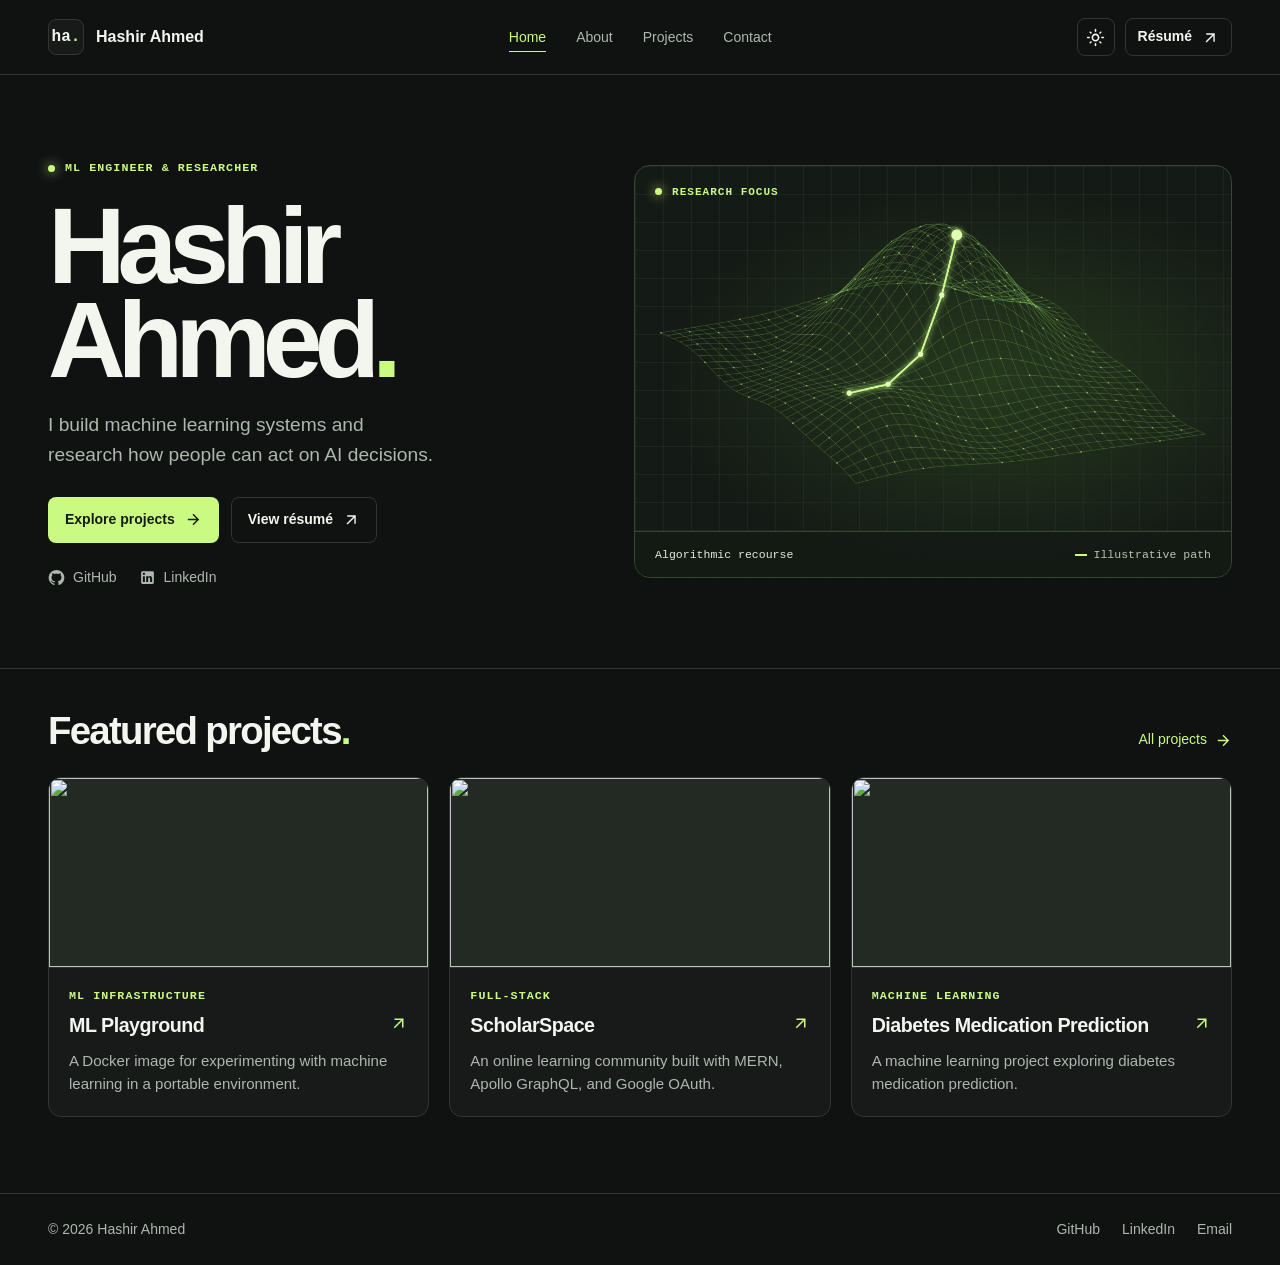
==== index.html @ 0fa5510f "Publish portfolio redesign from e6c6559" ====
<!doctype html><html lang="en"><head><meta charset="utf-8"/><link rel="icon" href="/favicon.ico"/><meta name="viewport" content="width=device-width,initial-scale=1"/><meta name="theme-color" content="#101212"/><meta name="description" content="Hashir Ahmed, machine learning engineer and researcher working on algorithmic recourse."/><link rel="manifest" href="/manifest.json"/><script type="text/javascript">!function(n){if("/"===n.search[1]){var a=n.search.slice(1).split("&").map(function(n){return n.replace(/~and~/g,"&")}).join("?");window.history.replaceState(null,null,n.pathname.slice(0,-1)+a+n.hash)}}(window.location)</script><title>Hashir Ahmed</title><script defer="defer" src="/static/js/main.27bed025.js"></script><link href="/static/css/main.d24a4a74.css" rel="stylesheet"></head><body><noscript>You need to enable JavaScript to run this app.</noscript><div id="root"></div></body></html>
---- static/css/main.d24a4a74.css ----
:root{--bg:#101212;--surface:#171a19;--border:#303632;--text:#f3f5ef;--muted:#aeb7ad;--accent:#cbfa83;--button-text:#151c10;--mono:"IBM Plex Mono","SFMono-Regular",Consolas,monospace;--sans:"Inter","Segoe UI",Arial,sans-serif;color-scheme:dark}:root[data-theme=light]{--bg:#f6f7f2;--surface:#fff;--border:#d4dccd;--text:#161d16;--muted:#4b574c;--accent:#416326;--button-text:#fff;color-scheme:light}*,:after,:before{box-sizing:border-box}body{background:#101212;background:var(--bg);color:#f3f5ef;color:var(--text);font:16px/1.55 Inter,Segoe UI,Arial,sans-serif;font:16px/1.55 var(--sans);margin:0}#root{display:flex;flex-direction:column;min-height:100vh}.page-shell{flex:1 1}a{text-decoration:none}a,button{color:inherit}button{font:inherit}a:focus-visible,button:focus-visible{outline:2px solid #cbfa83;outline:2px solid var(--accent);outline-offset:4px}img{display:block;max-width:100%}figure,h1,h2,h3,p{margin:0}h1>span,h2>span{color:#cbfa83;color:var(--accent)}.container{margin-inline:auto;width:min(1200px,calc(100% - 96px))}.skip-link{background:#171a19;background:var(--surface);left:8px;padding:10px;position:fixed;top:8px;transform:translateY(-150%);z-index:3}.skip-link:focus{transform:none}.site-header{border-bottom:1px solid #303632;border-bottom:1px solid var(--border)}.brand,.nav-actions,.nav-links,.nav-wrapper{align-items:center;display:flex}.nav-wrapper{gap:20px;justify-content:space-between;min-height:74px;position:relative}.brand{font-weight:700;gap:12px;white-space:nowrap}.brand-mark{background:#171a19;background:var(--surface);border:1px solid #303632;border:1px solid var(--border);border-radius:8px;display:grid;font:700 16px IBM Plex Mono,SFMono-Regular,Consolas,monospace;font:700 16px var(--mono);grid-auto-flow:column;height:36px;place-content:center;width:36px}.brand-mark span{color:#cbfa83;color:var(--accent)}.nav-links{gap:30px;list-style:none;margin:0;padding:0}.nav-links a{color:#aeb7ad;color:var(--muted);font-size:14px;padding-block:6px}.nav-links a.active,.nav-links a:hover{color:#cbfa83;color:var(--accent)}.nav-links a.active{border-bottom:1px solid}.nav-actions{gap:10px}.icon-button{background:#0000;border:1px solid #303632;border:1px solid var(--border);border-radius:8px;cursor:pointer;display:grid;height:38px;place-items:center;width:38px}.button-outline:hover,.icon-button:hover{border-color:#cbfa83;border-color:var(--accent)}.icon-button svg{height:19px;width:19px}.menu-toggle{display:none}.hero{grid-gap:clamp(30px,6vw,92px);align-items:center;display:grid;gap:clamp(30px,6vw,92px);grid-template-columns:.92fr 1.08fr;padding-block:80px}.eyebrow{color:#cbfa83;color:var(--accent);font:600 .73rem/1.5 IBM Plex Mono,SFMono-Regular,Consolas,monospace;font:600 .73rem/1.5 var(--mono);letter-spacing:.09em;text-transform:uppercase}.hero-kicker{align-items:center;display:inline-flex;gap:10px}.status-dot{background:currentColor;border-radius:50%;box-shadow:0 0 12px currentColor;flex:none;height:7px;width:7px}.hero h1{font-size:clamp(4rem,8.4vw,7.8rem);font-weight:780;letter-spacing:-.075em;line-height:.88;margin-block:19px 22px}.hero-description{color:#aeb7ad;color:var(--muted);font-size:clamp(1rem,1.5vw,1.2rem);max-width:390px}.hero-actions,.hero-socials{display:flex;flex-wrap:wrap;gap:12px}.hero-actions{margin-top:27px}.hero-socials{gap:22px;margin-top:24px}.hero-socials a,.text-link{align-items:center;display:inline-flex;font-size:.875rem;gap:8px}.hero-socials a{color:#aeb7ad;color:var(--muted)}.hero-socials a:hover,.text-link{color:#cbfa83;color:var(--accent)}.button svg,.hero-socials svg,.text-link svg{height:17px;width:17px}.button{align-items:center;border:1px solid #0000;border-radius:8px;display:inline-flex;font-size:.875rem;font-weight:700;gap:10px;justify-content:center;min-height:46px;padding:9px 16px;white-space:nowrap}.button-primary{background:#cbfa83;background:var(--accent);color:#151c10;color:var(--button-text)}.button-primary:hover{filter:brightness(.9)}.button-outline{border-color:#303632;border-color:var(--border)}.button-small{min-height:38px;padding:7px 12px}.recourse-graphic{align-self:center;background-color:#141a15;background-image:radial-gradient(ellipse at 60% 52%,#26391e 0,#0000 65%),linear-gradient(#8bae8a14 1px,#0000 0),linear-gradient(90deg,#8bae8a14 1px,#0000 0);background-size:auto,28px 28px,28px 28px;border:1px solid #354632;border-radius:16px;color:#e4ebde;overflow:hidden;position:relative}.recourse-graphic canvas{display:block;height:auto;width:100%}.graphic-heading{align-items:center;color:#cbfa83;display:flex;font:600 .69rem IBM Plex Mono,SFMono-Regular,Consolas,monospace;font:600 .69rem var(--mono);gap:10px;left:20px;letter-spacing:.09em;position:absolute;top:20px}.recourse-graphic figcaption{background:#141a15ed;border-top:1px solid #354632;bottom:0;display:flex;flex-wrap:wrap;font:.72rem/1.5 IBM Plex Mono,SFMono-Regular,Consolas,monospace;font:.72rem/1.5 var(--mono);gap:5px 10px;inset-inline:0;justify-content:space-between;padding:14px 20px;position:absolute}.graphic-legend{align-items:center;color:#b6c4b1;display:inline-flex;gap:7px}.graphic-legend span{background:#cbfa83;display:block;height:2px;width:12px}.featured{border-top:1px solid #303632;border-top:1px solid var(--border);padding-block:40px 76px}.section-heading{align-items:baseline;display:flex;gap:15px;justify-content:space-between;margin-bottom:25px}h2{font-size:clamp(1.7rem,3vw,2.6rem);letter-spacing:-.045em;line-height:1.12}.text-link{white-space:nowrap}.text-link:hover{text-decoration:underline}.project-grid{grid-gap:20px;display:grid;gap:20px;grid-template-columns:repeat(3,minmax(0,1fr))}.contact-card,.project-card{background:#171a19;background:var(--surface);border:1px solid #303632;border:1px solid var(--border);border-radius:13px;display:block;height:100%;overflow:hidden;transition:border-color .16s ease}.contact-card:hover,.project-card:hover{border-color:#cbfa83;border-color:var(--accent)}.project-image{aspect-ratio:2/1;background:#222a23;border-bottom:1px solid #303632;border-bottom:1px solid var(--border);overflow:hidden}.project-image img{height:100%;object-fit:cover;object-position:center;transition:transform .2s ease;width:100%}.project-card:hover img{transform:scale(1.04)}.contact-card,.project-body{padding:20px}.contact-card h2,.project-body h3{align-items:baseline;display:flex;font-size:1.23rem;gap:10px;justify-content:space-between;letter-spacing:-.025em;margin-block:5px 8px}.contact-card h2 svg,.project-body h3 svg{color:#cbfa83;color:var(--accent);flex:none;height:18px;width:18px}.contact-card p,.experience-row p:not(.eyebrow),.project-body p:last-child{color:#aeb7ad;color:var(--muted);font-size:.94rem;overflow-wrap:anywhere}.contact-card>svg{color:#cbfa83;color:var(--accent);margin-bottom:12px}.inner-page{padding-block:clamp(48px,8vw,100px)}.page-intro{margin-bottom:37px;max-width:680px}.page-intro h1{font-size:clamp(3rem,8vw,6rem);letter-spacing:-.07em;line-height:.98;margin-block:10px 20px}.page-intro p:not(.eyebrow){color:#aeb7ad;color:var(--muted);font-size:clamp(1rem,1.5vw,1.17rem);margin-bottom:15px}.page-intro .button{margin-top:8px}.about-intro{grid-gap:clamp(25px,7vw,90px);align-items:start;display:grid;gap:clamp(25px,7vw,90px);grid-template-columns:1fr minmax(230px,320px)}.portrait{aspect-ratio:1;border:1px solid #303632;border:1px solid var(--border);border-radius:14px;object-fit:cover;object-position:center 32%;width:100%}.experience{margin-top:32px}.experience h2{margin-bottom:22px}.experience-row{grid-gap:20px;border-top:1px solid #303632;border-top:1px solid var(--border);display:grid;gap:20px;grid-template-columns:minmax(155px,.3fr) 1fr;padding-block:22px}.experience-row h3{margin-bottom:5px}.site-footer{border-top:1px solid #303632;border-top:1px solid var(--border);color:#aeb7ad;color:var(--muted);font-size:.875rem}.footer-inner,.footer-inner div{display:flex;flex-wrap:wrap;gap:14px 22px}.footer-inner{justify-content:space-between;padding-block:25px}.footer-inner a:hover{color:#cbfa83;color:var(--accent)}@media (max-width:950px){.container{width:calc(100% - 56px)}.nav-links{gap:19px}.hero{gap:30px;padding-block:65px}.project-grid{grid-template-columns:repeat(2,minmax(0,1fr))}}@media (max-width:700px){.container{width:calc(100% - 36px)}.nav-wrapper{min-height:62px}.menu-toggle{display:grid}.nav-links,.nav-resume{display:none}.nav-links{background:#171a19;background:var(--surface);border:1px solid #303632;border:1px solid var(--border);border-radius:10px;position:absolute;top:calc(100% + 5px);inset-inline:0;padding:10px;z-index:2}.nav-links.open{grid-gap:1px;display:grid;gap:1px}.nav-links a{display:block;padding:10px}.nav-links a.active{border-bottom:0}.hero{gap:32px;grid-template-columns:1fr;padding-block:46px}.hero h1{font-size:clamp(4rem,14vw,6rem)}.about-intro,.project-grid{grid-template-columns:1fr}.portrait{max-width:280px}.about-intro .page-intro{margin-bottom:0}.featured{padding-block:31px 48px}.experience-row{gap:8px;grid-template-columns:1fr}}@media (prefers-reduced-motion:reduce){*,:after,:before{transition:none!important}}
/*# sourceMappingURL=main.d24a4a74.css.map*/
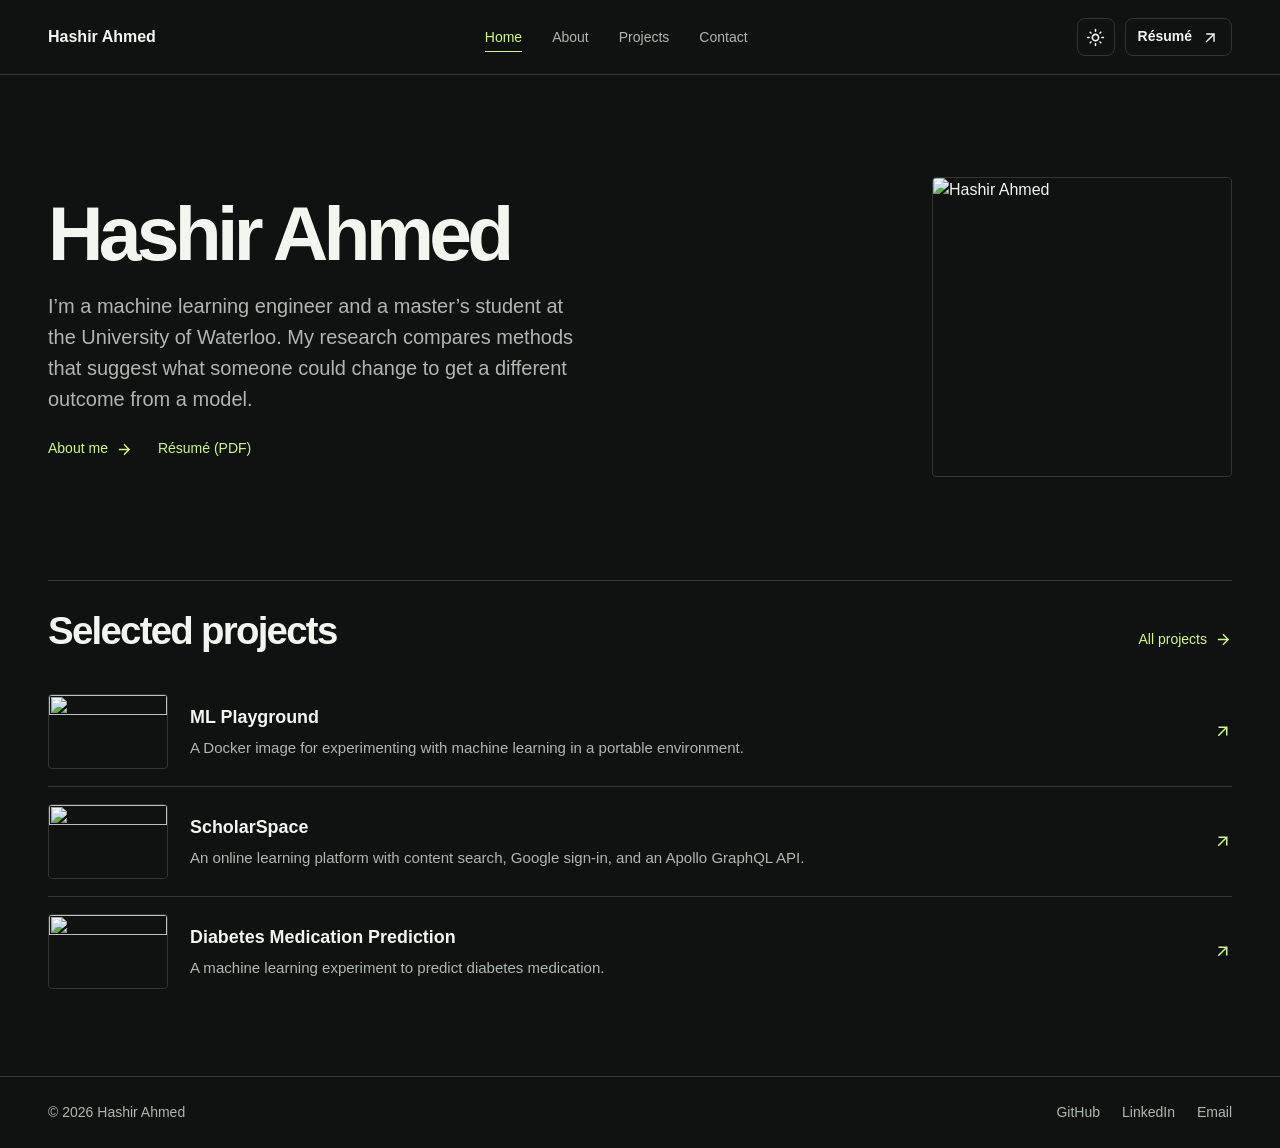
==== commit 1548321e: "Publish understated portfolio redesign" ====
--- a/index.html
+++ b/index.html
@@ -1 +1 @@
-<!doctype html><html lang="en"><head><meta charset="utf-8"/><link rel="icon" href="/favicon.ico"/><meta name="viewport" content="width=device-width,initial-scale=1"/><meta name="theme-color" content="#101212"/><meta name="description" content="Hashir Ahmed, machine learning engineer and researcher working on algorithmic recourse."/><link rel="manifest" href="/manifest.json"/><script type="text/javascript">!function(n){if("/"===n.search[1]){var a=n.search.slice(1).split("&").map(function(n){return n.replace(/~and~/g,"&")}).join("?");window.history.replaceState(null,null,n.pathname.slice(0,-1)+a+n.hash)}}(window.location)</script><title>Hashir Ahmed</title><script defer="defer" src="/static/js/main.27bed025.js"></script><link href="/static/css/main.d24a4a74.css" rel="stylesheet"></head><body><noscript>You need to enable JavaScript to run this app.</noscript><div id="root"></div></body></html>+<!doctype html><html lang="en"><head><meta charset="utf-8"/><link rel="icon" href="/favicon.ico"/><meta name="viewport" content="width=device-width,initial-scale=1"/><meta name="theme-color" content="#101212"/><meta name="description" content="Hashir Ahmed, machine learning engineer and researcher working on algorithmic recourse."/><link rel="manifest" href="/manifest.json"/><script type="text/javascript">!function(n){if("/"===n.search[1]){var a=n.search.slice(1).split("&").map(function(n){return n.replace(/~and~/g,"&")}).join("?");window.history.replaceState(null,null,n.pathname.slice(0,-1)+a+n.hash)}}(window.location)</script><title>Hashir Ahmed</title><script defer="defer" src="/static/js/main.569b901c.js"></script><link href="/static/css/main.d9820ab2.css" rel="stylesheet"></head><body><noscript>You need to enable JavaScript to run this app.</noscript><div id="root"></div></body></html>
--- a/static/css/main.d9820ab2.css
+++ b/static/css/main.d9820ab2.css
@@ -0,0 +1,2 @@
+:root{--bg:#101212;--surface:#171a19;--border:#303632;--text:#f3f5ef;--muted:#aeb7ad;--accent:#cbfa83;--mono:"IBM Plex Mono","SFMono-Regular",Consolas,monospace;--sans:"Inter","Segoe UI",Arial,sans-serif;color-scheme:dark}:root[data-theme=light]{--bg:#f6f7f2;--surface:#fff;--border:#d4dccd;--text:#161d16;--muted:#4b574c;--accent:#416326;color-scheme:light}*,:after,:before{box-sizing:border-box}body{background:#101212;background:var(--bg);color:#f3f5ef;color:var(--text);font:16px/1.55 Inter,Segoe UI,Arial,sans-serif;font:16px/1.55 var(--sans);margin:0}#root{display:flex;flex-direction:column;min-height:100vh}.page-shell{flex:1 1}a{text-decoration:none}a,button{color:inherit}button{font:inherit}a:focus-visible,button:focus-visible{outline:2px solid #cbfa83;outline:2px solid var(--accent);outline-offset:4px}img{display:block;max-width:100%}figure,h1,h2,h3,p{margin:0}.container{margin-inline:auto;width:min(1200px,calc(100% - 96px))}.skip-link{background:#171a19;background:var(--surface);left:8px;padding:10px;position:fixed;top:8px;transform:translateY(-150%);z-index:3}.skip-link:focus{transform:none}.site-header{border-bottom:1px solid #303632;border-bottom:1px solid var(--border)}.brand,.nav-actions,.nav-links,.nav-wrapper{align-items:center;display:flex}.nav-wrapper{gap:20px;justify-content:space-between;min-height:74px;position:relative}.brand{font-weight:700;gap:12px;white-space:nowrap}.nav-links{gap:30px;list-style:none;margin:0;padding:0}.nav-links a{color:#aeb7ad;color:var(--muted);font-size:14px;padding-block:6px}.nav-links a.active,.nav-links a:hover{color:#cbfa83;color:var(--accent)}.nav-links a.active{border-bottom:1px solid}.nav-actions{gap:10px}.icon-button{background:#0000;border:1px solid #303632;border:1px solid var(--border);border-radius:8px;cursor:pointer;display:grid;height:38px;place-items:center;width:38px}.button-outline:hover,.icon-button:hover{border-color:#cbfa83;border-color:var(--accent)}.icon-button svg{height:19px;width:19px}.menu-toggle{display:none}.hero{grid-gap:clamp(30px,6vw,92px);align-items:center;display:grid;gap:clamp(30px,6vw,92px);grid-template-columns:minmax(0,1fr) minmax(220px,300px);padding-block:clamp(54px,8vw,112px)}.eyebrow{color:#cbfa83;color:var(--accent);font:600 .73rem/1.5 IBM Plex Mono,SFMono-Regular,Consolas,monospace;font:600 .73rem/1.5 var(--mono);letter-spacing:.09em;text-transform:uppercase}.hero h1{font-size:clamp(2.8rem,6vw,5.7rem);letter-spacing:-.061em;line-height:1;margin-bottom:20px}.hero-description{color:#aeb7ad;color:var(--muted);font-size:clamp(1.05rem,1.7vw,1.25rem);max-width:535px}.hero-actions{display:flex;flex-wrap:wrap;gap:12px 25px;margin-top:23px}.home-portrait{aspect-ratio:1;border:1px solid #303632;border:1px solid var(--border);border-radius:4px;object-fit:cover;object-position:center 33%;width:100%}.text-link{align-items:center;color:#cbfa83;color:var(--accent);display:inline-flex;font-size:.875rem;gap:8px}.button svg,.text-link svg{height:17px;width:17px}.button{align-items:center;border:1px solid #0000;border-radius:8px;display:inline-flex;font-size:.875rem;font-weight:700;gap:10px;justify-content:center;min-height:46px;padding:9px 16px;white-space:nowrap}.button-outline{border-color:#303632;border-color:var(--border)}.button-small{min-height:38px;padding:7px 12px}.featured{border-top:1px solid #303632;border-top:1px solid var(--border);padding-block:28px 70px}.featured-list{list-style:none;margin:0;padding:0}.featured-list li+li{border-top:1px solid #303632;border-top:1px solid var(--border)}.featured-project{grid-gap:22px;align-items:center;display:grid;gap:22px;grid-template-columns:120px minmax(0,1fr) auto;padding-block:17px}.featured-project img{aspect-ratio:16/10;border:1px solid #303632;border:1px solid var(--border);border-radius:4px;object-fit:cover;width:100%}.featured-project h3{font-size:1.12rem;margin-bottom:4px}.featured-project p{color:#aeb7ad;color:var(--muted);font-size:.94rem}.featured-project>svg{color:#cbfa83;color:var(--accent);height:18px;width:18px}.featured-project:hover h3{text-decoration:underline}.section-heading{align-items:baseline;display:flex;gap:15px;justify-content:space-between;margin-bottom:25px}h2{font-size:clamp(1.7rem,3vw,2.6rem);letter-spacing:-.045em;line-height:1.12}.text-link{white-space:nowrap}.text-link:hover{text-decoration:underline}.project-grid{grid-gap:20px;display:grid;gap:20px;grid-template-columns:repeat(3,minmax(0,1fr))}.contact-card,.project-card{background:#171a19;background:var(--surface);border:1px solid #303632;border:1px solid var(--border);border-radius:13px;display:block;height:100%;overflow:hidden;transition:border-color .16s ease}.contact-card:hover,.project-card:hover{border-color:#cbfa83;border-color:var(--accent)}.project-image{aspect-ratio:2/1;background:#222a23;border-bottom:1px solid #303632;border-bottom:1px solid var(--border);overflow:hidden}.project-image img{height:100%;object-fit:cover;object-position:center;transition:transform .2s ease;width:100%}.project-card:hover img{transform:scale(1.04)}.contact-card,.project-body{padding:20px}.contact-card h2,.project-body h3{align-items:baseline;display:flex;font-size:1.23rem;gap:10px;justify-content:space-between;letter-spacing:-.025em;margin-block:5px 8px}.contact-card h2 svg,.project-body h3 svg{color:#cbfa83;color:var(--accent);flex:none;height:18px;width:18px}.contact-card p,.experience-row p:not(.eyebrow),.project-body p:last-child{color:#aeb7ad;color:var(--muted);font-size:.94rem;overflow-wrap:anywhere}.contact-card>svg{color:#cbfa83;color:var(--accent);margin-bottom:12px}.inner-page{padding-block:clamp(48px,8vw,100px)}.page-intro{margin-bottom:37px;max-width:680px}.page-intro h1{font-size:clamp(3rem,8vw,6rem);letter-spacing:-.07em;line-height:.98;margin-block:10px 20px}.page-intro p:not(.eyebrow){color:#aeb7ad;color:var(--muted);font-size:clamp(1rem,1.5vw,1.17rem);margin-bottom:15px}.page-intro .button{margin-top:8px}.about-intro{grid-gap:clamp(25px,7vw,90px);align-items:start;display:grid;gap:clamp(25px,7vw,90px);grid-template-columns:1fr minmax(230px,320px)}.portrait{aspect-ratio:1;border:1px solid #303632;border:1px solid var(--border);border-radius:14px;object-fit:cover;object-position:center 32%;width:100%}.experience{margin-top:32px}.experience h2{margin-bottom:22px}.experience-row{grid-gap:20px;border-top:1px solid #303632;border-top:1px solid var(--border);display:grid;gap:20px;grid-template-columns:minmax(155px,.3fr) 1fr;padding-block:22px}.experience-row h3{margin-bottom:5px}.site-footer{border-top:1px solid #303632;border-top:1px solid var(--border);color:#aeb7ad;color:var(--muted);font-size:.875rem}.footer-inner,.footer-inner div{display:flex;flex-wrap:wrap;gap:14px 22px}.footer-inner{justify-content:space-between;padding-block:25px}.footer-inner a:hover{color:#cbfa83;color:var(--accent)}@media (max-width:950px){.container{width:calc(100% - 56px)}.nav-links{gap:19px}.hero{gap:30px;padding-block:65px}.project-grid{grid-template-columns:repeat(2,minmax(0,1fr))}}@media (max-width:700px){.container{width:calc(100% - 36px)}.nav-wrapper{min-height:62px}.menu-toggle{display:grid}.nav-links,.nav-resume{display:none}.nav-links{background:#171a19;background:var(--surface);border:1px solid #303632;border:1px solid var(--border);border-radius:10px;position:absolute;top:calc(100% + 5px);inset-inline:0;padding:10px;z-index:2}.nav-links.open{grid-gap:1px;display:grid;gap:1px}.nav-links a{display:block;padding:10px}.nav-links a.active{border-bottom:0}.hero{gap:32px;grid-template-columns:1fr;padding-block:46px}.home-portrait{width:min(75%,230px)}.featured-project{gap:12px;grid-template-columns:72px minmax(0,1fr) auto}.featured-project p{font-size:.875rem}.about-intro,.project-grid{grid-template-columns:1fr}.portrait{max-width:280px}.about-intro .page-intro{margin-bottom:0}.featured{padding-block:31px 48px}.experience-row{gap:8px;grid-template-columns:1fr}}@media (prefers-reduced-motion:reduce){*,:after,:before{transition:none!important}}
+/*# sourceMappingURL=main.d9820ab2.css.map*/
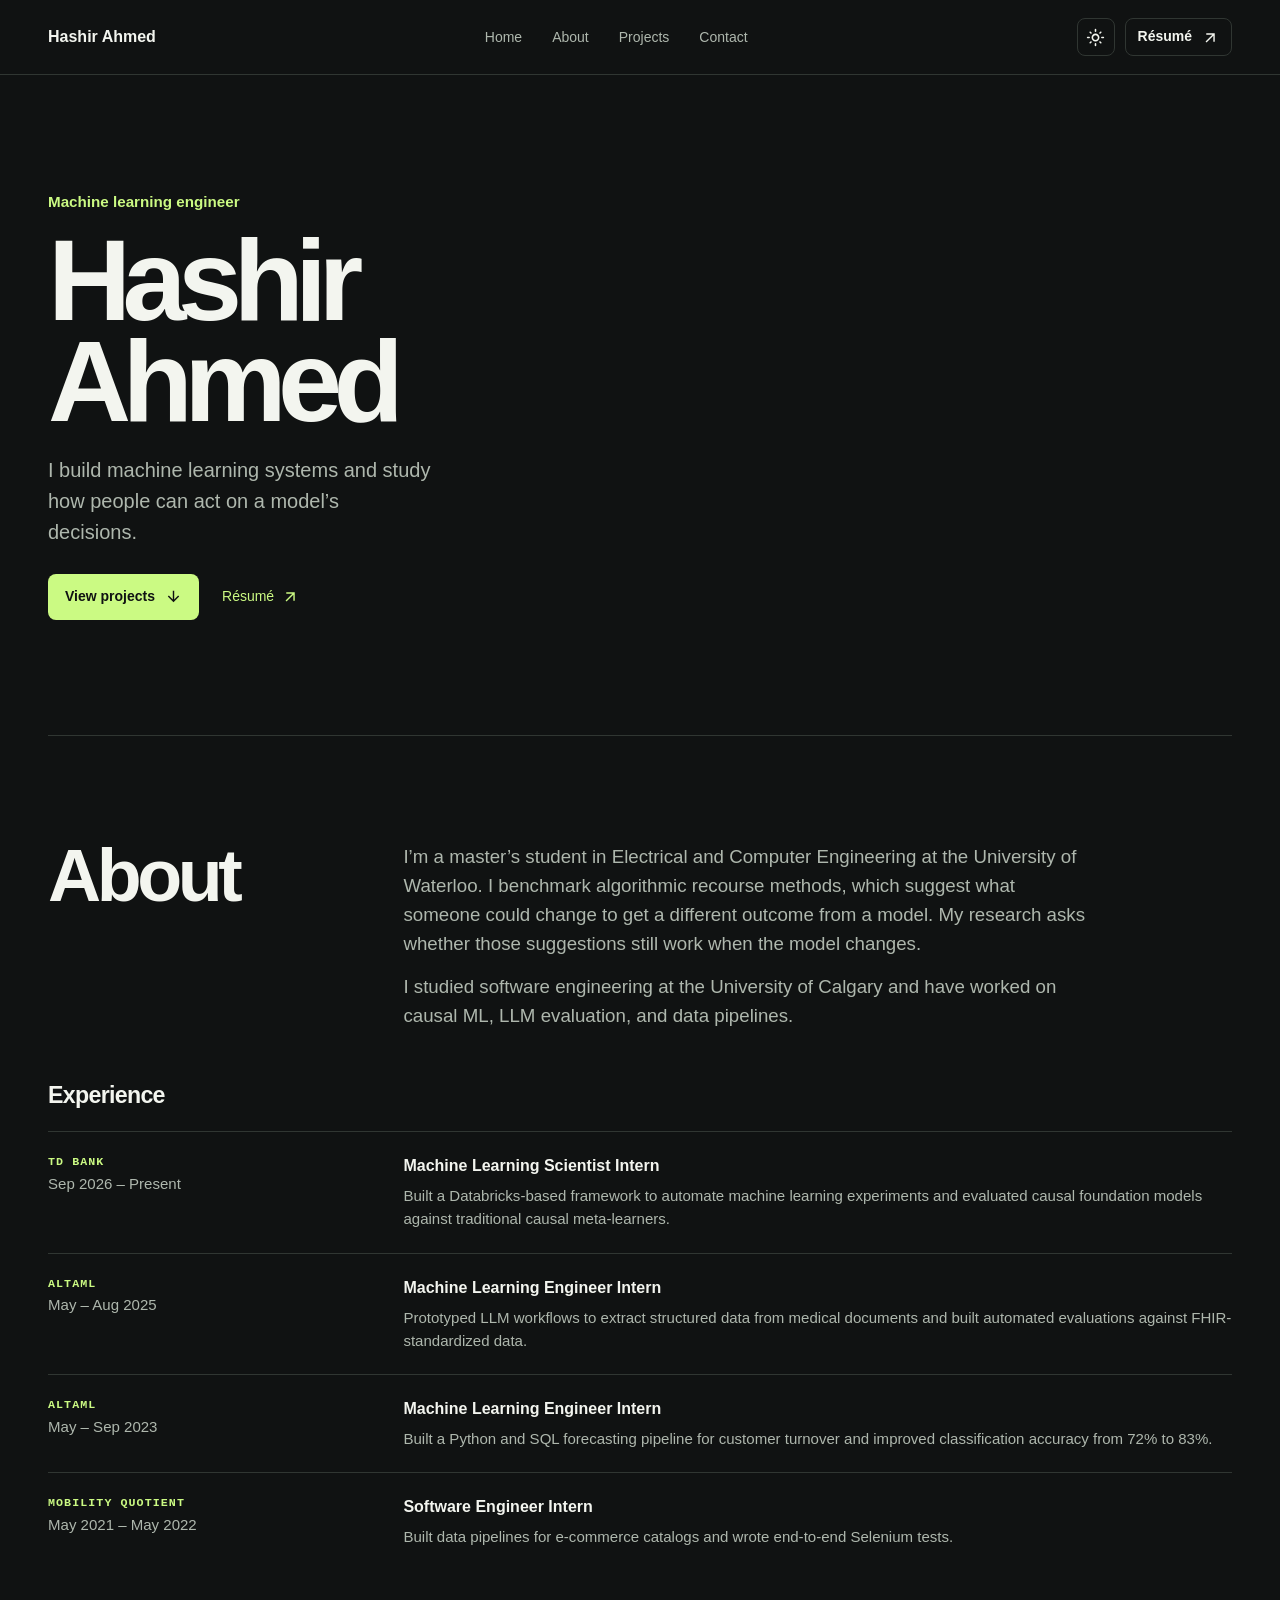
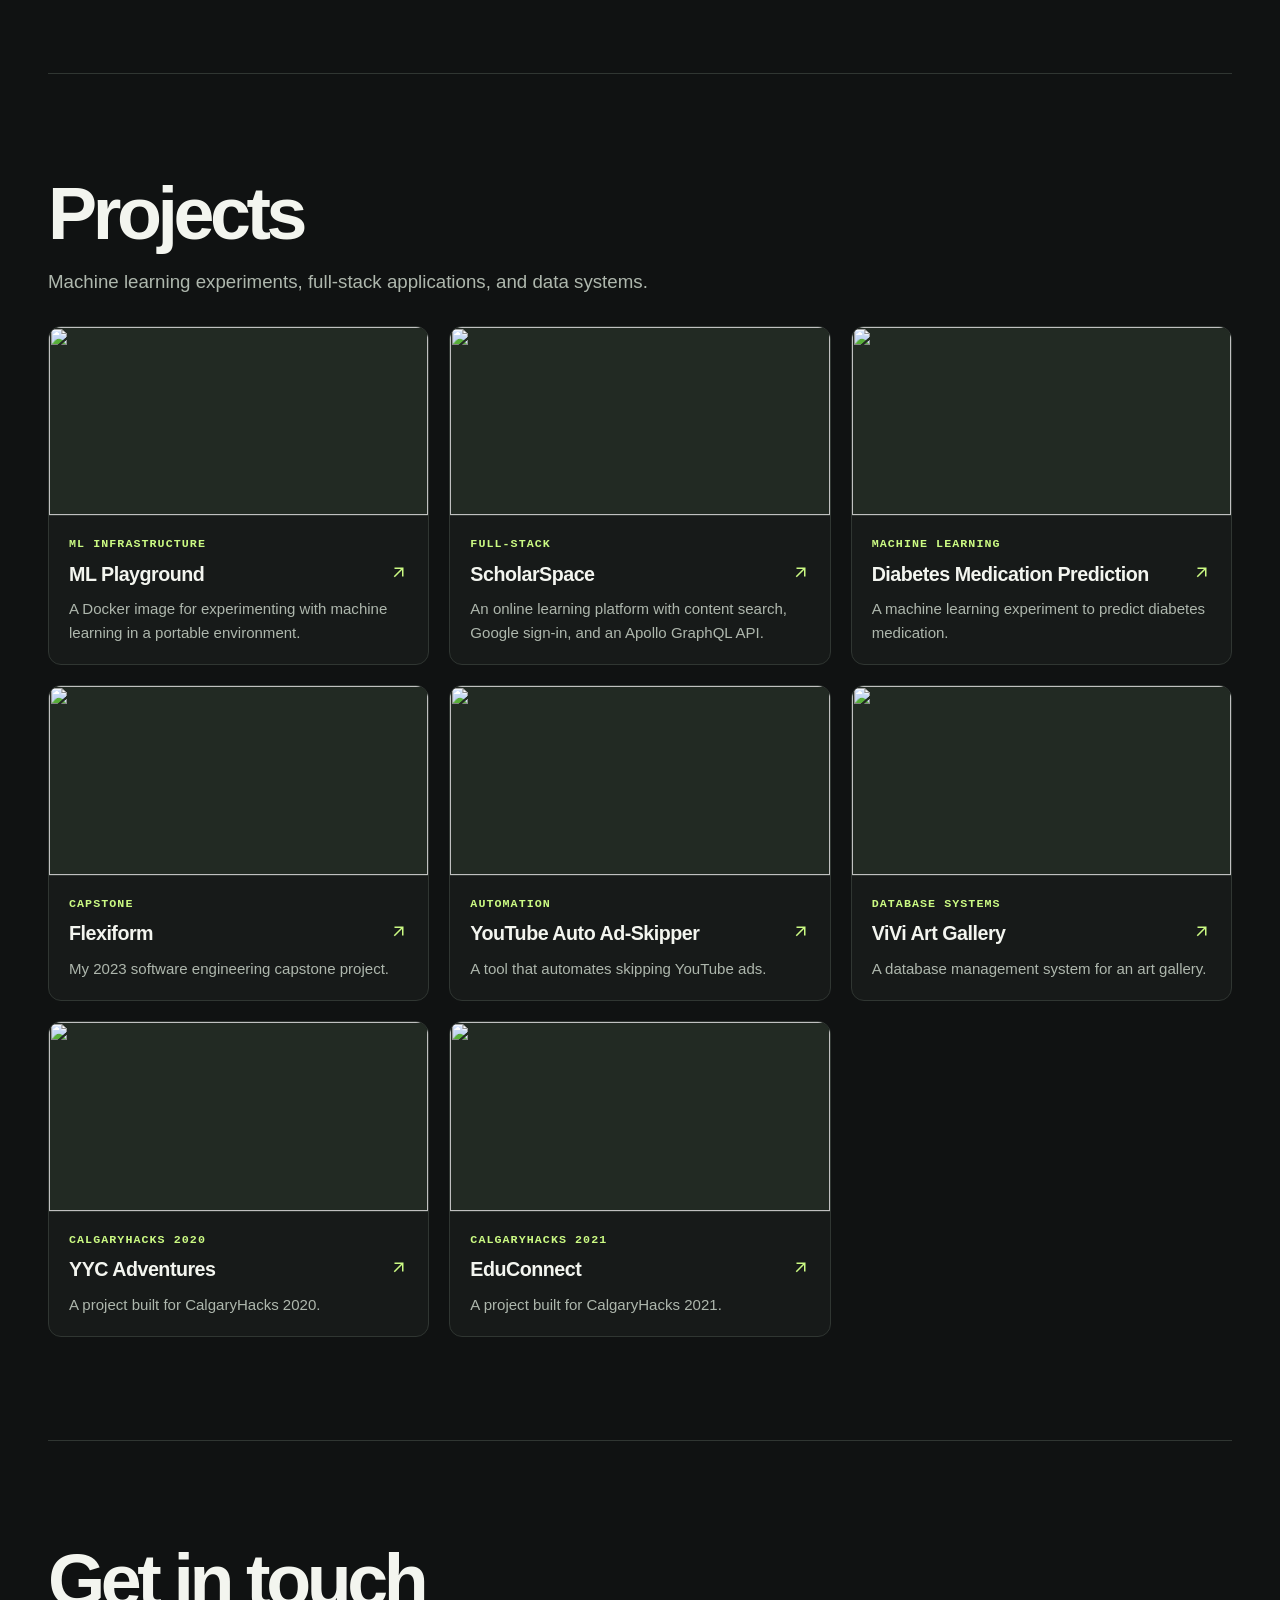
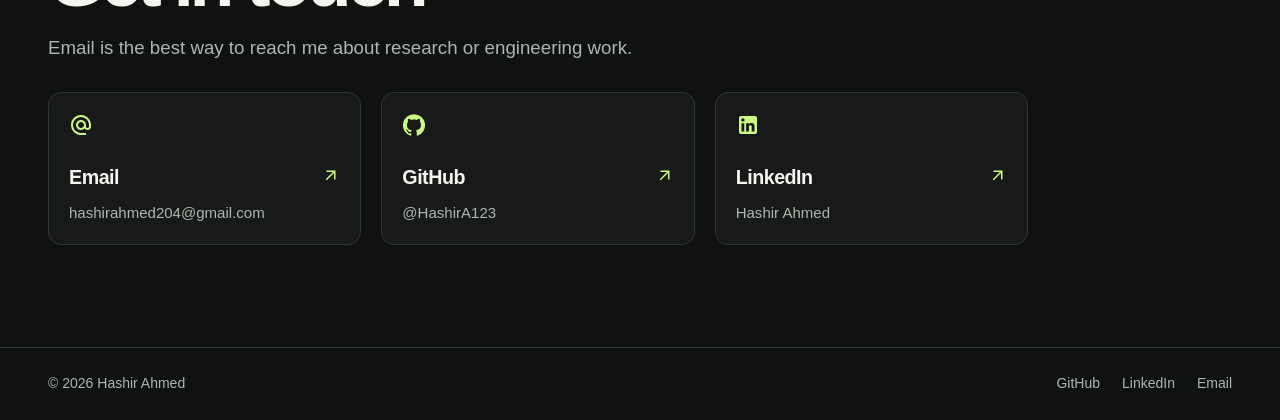
==== commit 057f4e73: "Publish continuous-scroll portfolio" ====
--- a/index.html
+++ b/index.html
@@ -1 +1 @@
-<!doctype html><html lang="en"><head><meta charset="utf-8"/><link rel="icon" href="/favicon.ico"/><meta name="viewport" content="width=device-width,initial-scale=1"/><meta name="theme-color" content="#101212"/><meta name="description" content="Hashir Ahmed, machine learning engineer and researcher working on algorithmic recourse."/><link rel="manifest" href="/manifest.json"/><script type="text/javascript">!function(n){if("/"===n.search[1]){var a=n.search.slice(1).split("&").map(function(n){return n.replace(/~and~/g,"&")}).join("?");window.history.replaceState(null,null,n.pathname.slice(0,-1)+a+n.hash)}}(window.location)</script><title>Hashir Ahmed</title><script defer="defer" src="/static/js/main.569b901c.js"></script><link href="/static/css/main.d9820ab2.css" rel="stylesheet"></head><body><noscript>You need to enable JavaScript to run this app.</noscript><div id="root"></div></body></html>+<!doctype html><html lang="en"><head><meta charset="utf-8"/><link rel="icon" href="/favicon.ico"/><meta name="viewport" content="width=device-width,initial-scale=1"/><meta name="theme-color" content="#101212"/><meta name="description" content="Hashir Ahmed, machine learning engineer and researcher working on algorithmic recourse."/><link rel="manifest" href="/manifest.json"/><script type="text/javascript">!function(n){if("/"===n.search[1]){var a=n.search.slice(1).split("&").map(function(n){return n.replace(/~and~/g,"&")}).join("?");window.history.replaceState(null,null,n.pathname.slice(0,-1)+a+n.hash)}}(window.location)</script><title>Hashir Ahmed</title><script defer="defer" src="/static/js/main.cb173e42.js"></script><link href="/static/css/main.35656557.css" rel="stylesheet"></head><body><noscript>You need to enable JavaScript to run this app.</noscript><div id="root"></div></body></html>
--- a/static/css/main.35656557.css
+++ b/static/css/main.35656557.css
@@ -0,0 +1,2 @@
+:root{--bg:#101212;--surface:#171a19;--border:#303632;--text:#f3f5ef;--muted:#aeb7ad;--accent:#cbfa83;--mono:"IBM Plex Mono","SFMono-Regular",Consolas,monospace;--sans:"Inter","Segoe UI",Arial,sans-serif;color-scheme:dark}:root[data-theme=light]{--bg:#f6f7f2;--surface:#fff;--border:#d4dccd;--text:#161d16;--muted:#4b574c;--accent:#416326;color-scheme:light}*,:after,:before{box-sizing:border-box}html{scroll-behavior:smooth;scroll-padding-top:90px}body{background:#101212;background:var(--bg);color:#f3f5ef;color:var(--text);font:16px/1.55 Inter,Segoe UI,Arial,sans-serif;font:16px/1.55 var(--sans);margin:0}#root{display:flex;flex-direction:column;min-height:100vh}.page-shell{flex:1 1}a{text-decoration:none}a,button{color:inherit}button{font:inherit}a:focus-visible,button:focus-visible{outline:2px solid #cbfa83;outline:2px solid var(--accent);outline-offset:4px}img{display:block;max-width:100%}figure,h1,h2,h3,p{margin:0}.container{margin-inline:auto;width:min(1200px,calc(100% - 96px))}.skip-link{background:#171a19;background:var(--surface);left:8px;padding:10px;position:fixed;top:8px;transform:translateY(-150%);z-index:5}.skip-link:focus{transform:none}.site-header{background:#101212;background:var(--bg);border-bottom:1px solid #303632;border-bottom:1px solid var(--border);position:sticky;top:0;z-index:4}.brand,.nav-actions,.nav-links,.nav-wrapper{align-items:center;display:flex}.nav-wrapper{gap:20px;justify-content:space-between;min-height:74px;position:relative}.brand{font-weight:700;gap:12px;white-space:nowrap}.nav-links{gap:30px;list-style:none;margin:0;padding:0}.nav-links a{color:#aeb7ad;color:var(--muted);font-size:14px;padding-block:6px}.nav-links a:hover{color:#cbfa83;color:var(--accent)}.nav-actions{gap:10px}.icon-button{background:#0000;border:1px solid #303632;border:1px solid var(--border);border-radius:8px;cursor:pointer;display:grid;height:38px;place-items:center;width:38px}.button-outline:hover,.icon-button:hover{border-color:#cbfa83;border-color:var(--accent)}.icon-button svg{height:19px;width:19px}.menu-toggle{display:none}.hero{align-items:center;display:grid;grid-template-columns:minmax(0,1.05fr) minmax(0,1fr);isolation:isolate;min-height:min(660px,calc(100svh - 74px));padding-block:52px;position:relative}.hero-content{position:relative;z-index:1}.hero-role{color:#cbfa83;color:var(--accent);font-size:.95rem;font-weight:650;margin-bottom:16px}.hero h1{font-size:clamp(3.6rem,9vw,8.3rem);letter-spacing:-.075em;line-height:.88;margin-bottom:22px;max-width:6ch}.hero-description{color:#aeb7ad;color:var(--muted);font-size:clamp(1.05rem,1.7vw,1.25rem);max-width:385px}.hero-actions{align-items:center;display:flex;flex-wrap:wrap;gap:15px 23px;margin-top:26px}.hero-portrait{align-self:stretch;min-height:420px;position:relative}.hero-portrait img{filter:saturate(.78);height:100%;inset:0;-webkit-mask-image:radial-gradient(ellipse 64% 62% at 51% 49%,#000 33%,#0000 76%);mask-image:radial-gradient(ellipse 64% 62% at 51% 49%,#000 33%,#0000 76%);object-fit:cover;object-position:center 42%;position:absolute;width:100%}.button-accent{background:#cbfa83;background:var(--accent);color:#101212;color:var(--bg)}.button-accent:hover{filter:brightness(.93)}.eyebrow{font:600 .73rem/1.5 IBM Plex Mono,SFMono-Regular,Consolas,monospace;font:600 .73rem/1.5 var(--mono);letter-spacing:.09em;text-transform:uppercase}.eyebrow,.text-link{color:#cbfa83;color:var(--accent)}.text-link{align-items:center;display:inline-flex;font-size:.875rem;gap:8px}.button svg,.text-link svg{height:17px;width:17px}.button{align-items:center;border:1px solid #0000;border-radius:8px;display:inline-flex;font-size:.875rem;font-weight:700;gap:10px;justify-content:center;min-height:46px;padding:9px 16px;white-space:nowrap}.button-outline{border-color:#303632;border-color:var(--border)}.button-small{min-height:38px;padding:7px 12px}h2{font-size:clamp(2.4rem,6vw,4.6rem);letter-spacing:-.06em;line-height:1.04}.text-link:hover{text-decoration:underline}.project-grid{grid-gap:20px;display:grid;gap:20px;grid-template-columns:repeat(3,minmax(0,1fr))}.contact-card,.project-card{background:#171a19;background:var(--surface);border:1px solid #303632;border:1px solid var(--border);border-radius:13px;display:block;height:100%;overflow:hidden;transition:border-color .16s ease}.contact-card:hover,.project-card:hover{border-color:#cbfa83;border-color:var(--accent)}.project-image{aspect-ratio:2/1;background:#222a23;border-bottom:1px solid #303632;border-bottom:1px solid var(--border);overflow:hidden}.project-image img{height:100%;object-fit:cover;object-position:center;transition:transform .2s ease;width:100%}.project-card:hover img{transform:scale(1.04)}.contact-card,.project-body{padding:20px}.contact-card h3,.project-body h3{align-items:baseline;display:flex;font-size:1.23rem;gap:10px;justify-content:space-between;letter-spacing:-.025em;margin-block:5px 8px}.contact-card h3 svg,.project-body h3 svg{color:#cbfa83;color:var(--accent);flex:none;height:18px;width:18px}.contact-card p,.experience-row p:not(.eyebrow),.project-body p:last-child{color:#aeb7ad;color:var(--muted);font-size:.94rem;overflow-wrap:anywhere}.contact-card>svg{color:#cbfa83;color:var(--accent);margin-bottom:12px}.content-section{border-top:1px solid #303632;border-top:1px solid var(--border);padding-block:clamp(50px,8vw,104px)}.section-intro{margin-bottom:30px}.about-copy p,.section-intro p{color:#aeb7ad;color:var(--muted);font-size:clamp(1rem,1.6vw,1.17rem);margin-top:14px}.about-intro{grid-gap:24px;display:grid;gap:24px;grid-template-columns:minmax(155px,.4fr) 1fr}.about-copy{max-width:690px}.about-copy p:first-child{margin-top:4px}.experience{margin-top:48px}.experience-heading{font-size:1.45rem;letter-spacing:-.03em;margin-bottom:17px}.experience-row{grid-gap:24px;border-top:1px solid #303632;border-top:1px solid var(--border);display:grid;gap:24px;grid-template-columns:minmax(155px,.4fr) 1fr;padding-block:22px}.experience-row h4{margin:0 0 5px}.contact-section .project-grid{max-width:980px}@keyframes reveal-on-scroll{0%{opacity:.68;transform:translateY(18px)}to{opacity:1;transform:translateY(0)}}@supports (animation-timeline:view()){@media (prefers-reduced-motion:no-preference){.reveal{animation-timeline:view();animation-range:entry 0 entry 65%;animation:reveal-on-scroll linear both}}}.site-footer{border-top:1px solid #303632;border-top:1px solid var(--border);color:#aeb7ad;color:var(--muted);font-size:.875rem}.footer-inner,.footer-inner div{display:flex;flex-wrap:wrap;gap:14px 22px}.footer-inner{justify-content:space-between;padding-block:25px}.footer-inner a:hover{color:#cbfa83;color:var(--accent)}@media (max-width:950px){.container{width:calc(100% - 56px)}.nav-links{gap:19px}.project-grid{grid-template-columns:repeat(2,minmax(0,1fr))}}@media (max-width:700px){.container{width:calc(100% - 36px)}.nav-wrapper{min-height:62px}.menu-toggle{display:grid}.nav-links,.nav-resume{display:none}.nav-links{background:#171a19;background:var(--surface);border:1px solid #303632;border:1px solid var(--border);border-radius:10px;position:absolute;top:calc(100% + 5px);inset-inline:0;padding:10px;z-index:2}.nav-links.open{grid-gap:1px;display:grid;gap:1px}.nav-links a{display:block;padding:10px}html{scroll-padding-top:77px}.hero{gap:8px;grid-template-columns:1fr;min-height:auto;padding-block:42px 10px}.hero h1{font-size:clamp(3.1rem,12vw,5rem);max-width:none}.hero-portrait{aspect-ratio:1.14;justify-self:center;min-height:0;width:min(100%,400px)}.about-intro,.project-grid{grid-template-columns:1fr}.about-intro{gap:12px}.experience-row{gap:8px;grid-template-columns:1fr}}@media (prefers-reduced-motion:reduce){html{scroll-behavior:auto}*,:after,:before{transition:none!important}}
+/*# sourceMappingURL=main.35656557.css.map*/
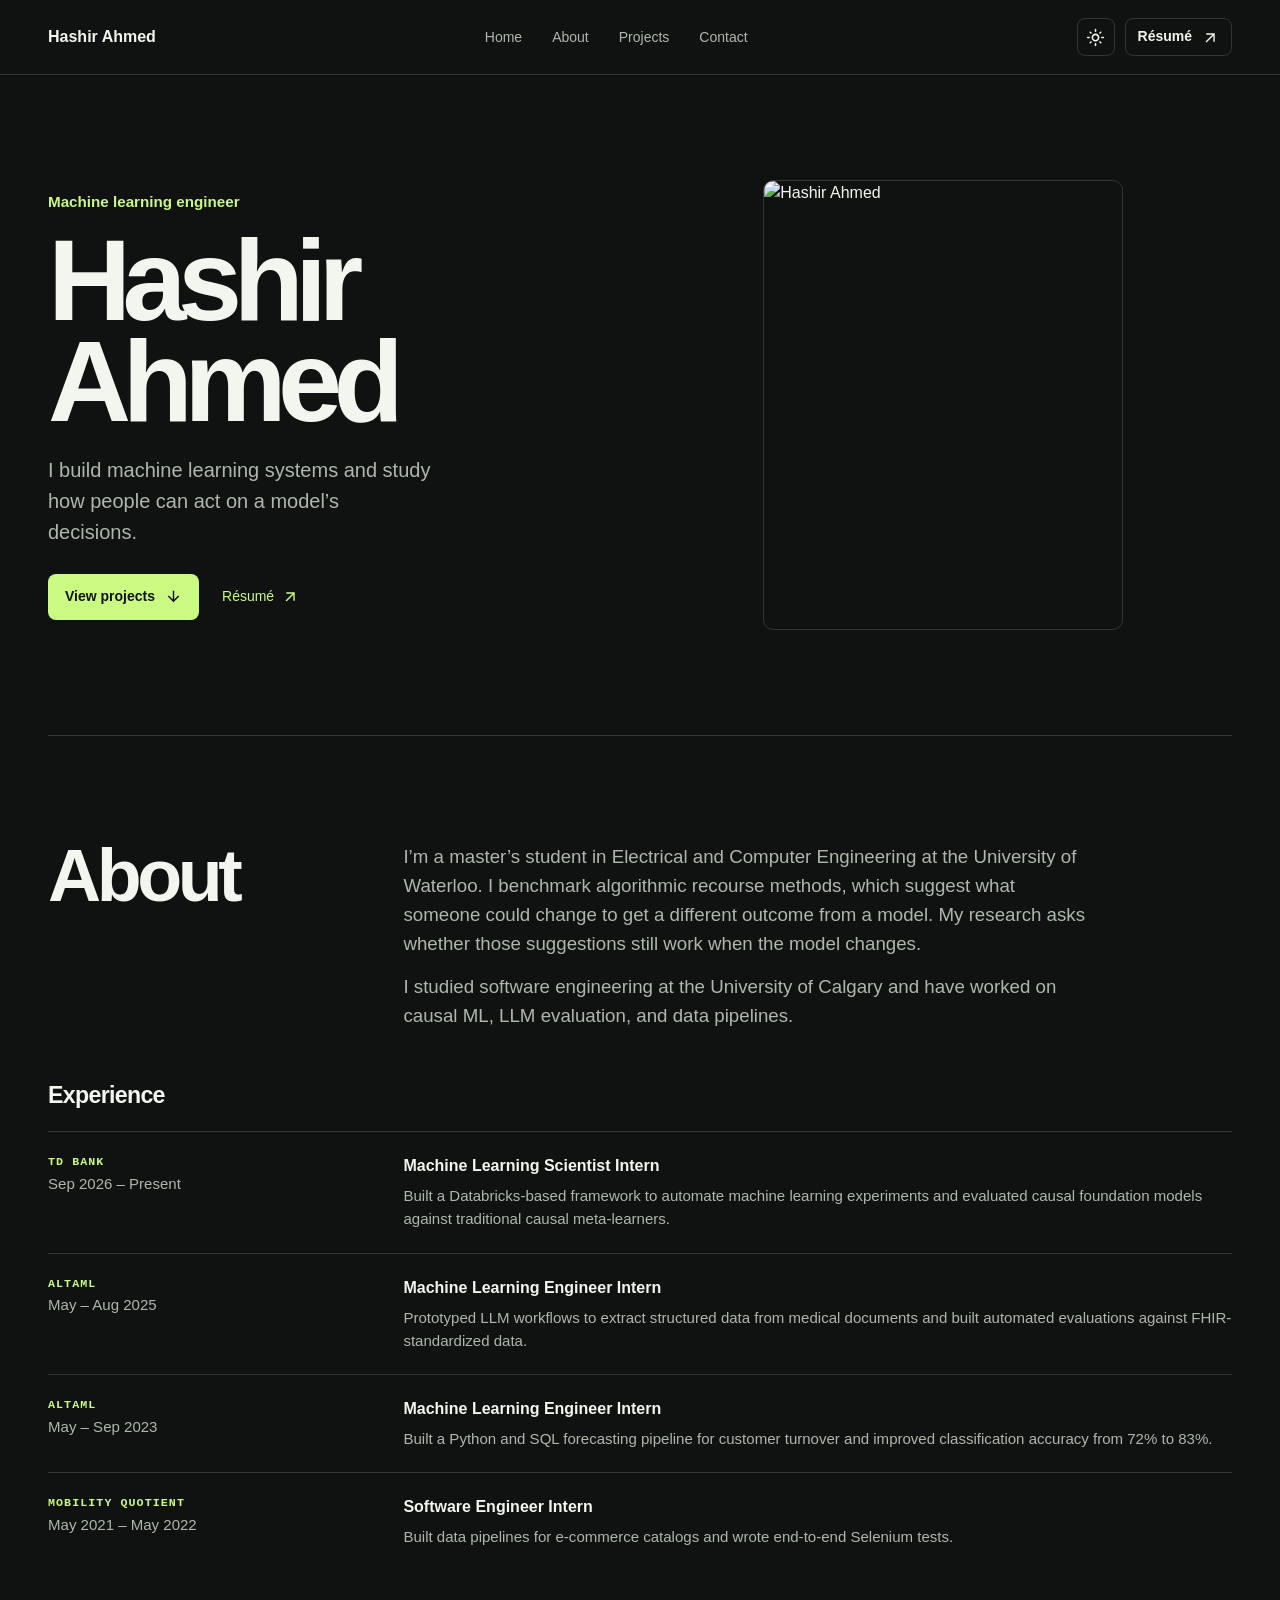
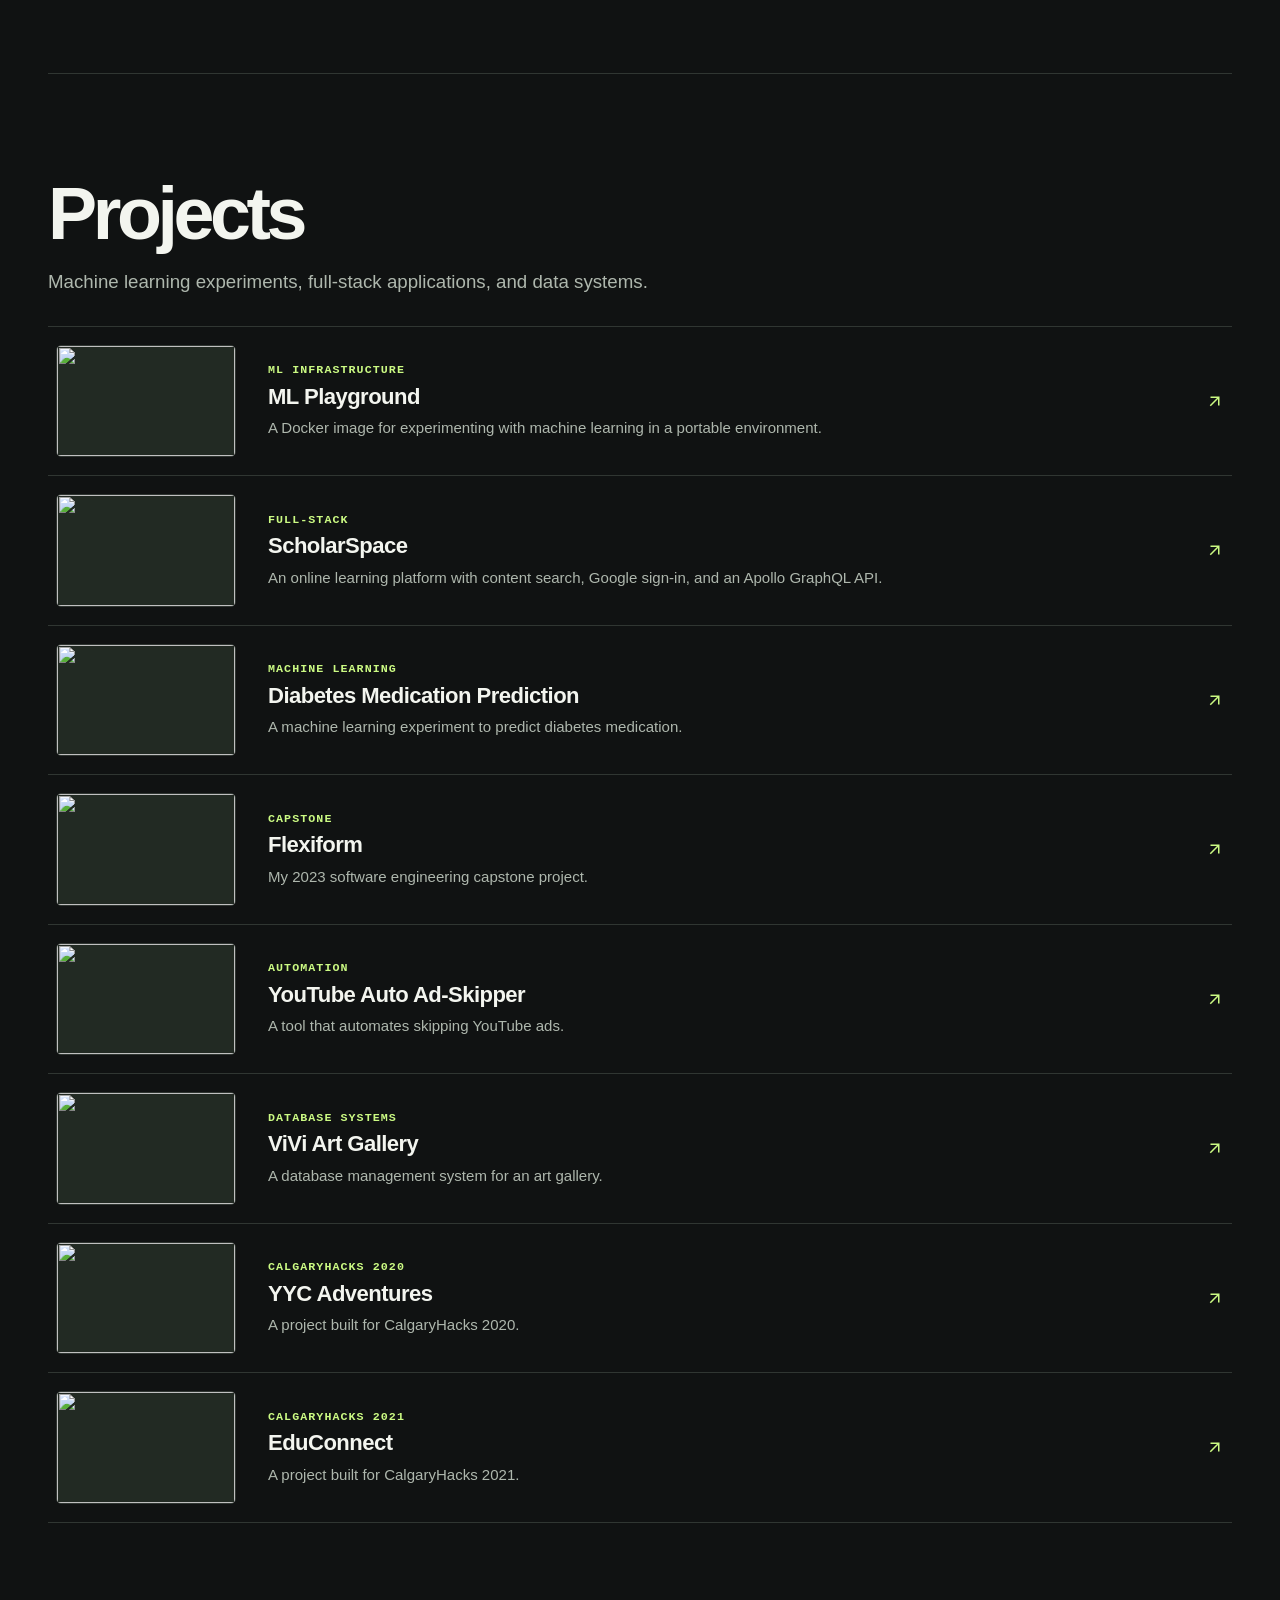
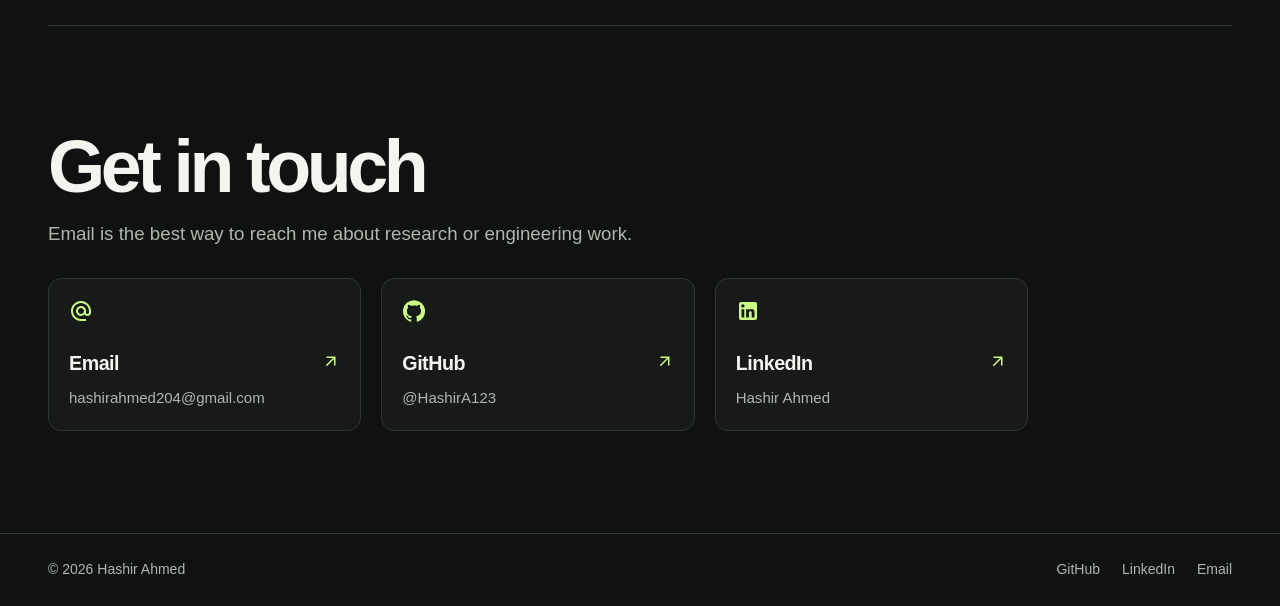
==== commit 83db5d72: "Publish portfolio motion and project list refinements" ====
--- a/index.html
+++ b/index.html
@@ -1 +1 @@
-<!doctype html><html lang="en"><head><meta charset="utf-8"/><link rel="icon" href="/favicon.ico"/><meta name="viewport" content="width=device-width,initial-scale=1"/><meta name="theme-color" content="#101212"/><meta name="description" content="Hashir Ahmed, machine learning engineer and researcher working on algorithmic recourse."/><link rel="manifest" href="/manifest.json"/><script type="text/javascript">!function(n){if("/"===n.search[1]){var a=n.search.slice(1).split("&").map(function(n){return n.replace(/~and~/g,"&")}).join("?");window.history.replaceState(null,null,n.pathname.slice(0,-1)+a+n.hash)}}(window.location)</script><title>Hashir Ahmed</title><script defer="defer" src="/static/js/main.cb173e42.js"></script><link href="/static/css/main.35656557.css" rel="stylesheet"></head><body><noscript>You need to enable JavaScript to run this app.</noscript><div id="root"></div></body></html>+<!doctype html><html lang="en"><head><meta charset="utf-8"/><link rel="icon" href="/favicon.ico"/><meta name="viewport" content="width=device-width,initial-scale=1"/><meta name="theme-color" content="#101212"/><meta name="description" content="Hashir Ahmed, machine learning engineer and researcher working on algorithmic recourse."/><link rel="manifest" href="/manifest.json"/><script type="text/javascript">!function(n){if("/"===n.search[1]){var a=n.search.slice(1).split("&").map(function(n){return n.replace(/~and~/g,"&")}).join("?");window.history.replaceState(null,null,n.pathname.slice(0,-1)+a+n.hash)}}(window.location)</script><title>Hashir Ahmed</title><script defer="defer" src="/static/js/main.126472ca.js"></script><link href="/static/css/main.6e5d0cbe.css" rel="stylesheet"></head><body><noscript>You need to enable JavaScript to run this app.</noscript><div id="root"></div></body></html>
--- a/static/css/main.6e5d0cbe.css
+++ b/static/css/main.6e5d0cbe.css
@@ -0,0 +1,2 @@
+:root{--bg:#101212;--surface:#171a19;--border:#303632;--text:#f3f5ef;--muted:#aeb7ad;--accent:#cbfa83;--pointer-color:#91d25c18;--mono:"IBM Plex Mono","SFMono-Regular",Consolas,monospace;--sans:"Inter","Segoe UI",Arial,sans-serif;color-scheme:dark}:root[data-theme=light]{--bg:#f6f7f2;--surface:#fff;--border:#d4dccd;--text:#161d16;--muted:#4b574c;--accent:#416326;--pointer-color:#9bc86f32;color-scheme:light}*,:after,:before{box-sizing:border-box}html{scroll-behavior:smooth;scroll-padding-top:90px}body{background:#101212;background:var(--bg);color:#f3f5ef;color:var(--text);font:16px/1.55 Inter,Segoe UI,Arial,sans-serif;font:16px/1.55 var(--sans);margin:0}#root{display:flex;flex-direction:column;isolation:isolate;min-height:100vh}.pointer-tint{display:none}@media (prefers-reduced-motion:no-preference){.pointer-tint{background:radial-gradient(circle 440px at 50% 50%,#91d25c18,#0000);background:radial-gradient(circle 440px at var(--pointer-x,50%) var(--pointer-y,50%),var(--pointer-color),#0000);display:block;inset:0;opacity:0;pointer-events:none;position:fixed;transition:opacity .24s ease;z-index:-1}.pointer-tint[data-visible]{opacity:1}}.page-shell{flex:1 1}a{text-decoration:none}a,button{color:inherit}button{font:inherit}a:focus-visible,button:focus-visible{outline:2px solid #cbfa83;outline:2px solid var(--accent);outline-offset:4px}img{display:block;max-width:100%}figure,h1,h2,h3,p{margin:0}.container{margin-inline:auto;width:min(1200px,calc(100% - 96px))}.skip-link{background:#171a19;background:var(--surface);left:8px;padding:10px;position:fixed;top:8px;transform:translateY(-150%);z-index:5}.skip-link:focus{transform:none}.site-header{background:#101212;background:var(--bg);border-bottom:1px solid #303632;border-bottom:1px solid var(--border);position:sticky;top:0;z-index:4}.brand,.nav-actions,.nav-links,.nav-wrapper{align-items:center;display:flex}.nav-wrapper{gap:20px;justify-content:space-between;min-height:74px;position:relative}.brand{font-weight:700;gap:12px;white-space:nowrap}.nav-links{gap:30px;list-style:none;margin:0;padding:0}.nav-links a{color:#aeb7ad;color:var(--muted);font-size:14px;padding-block:6px}.nav-links a:hover{color:#cbfa83;color:var(--accent)}.nav-actions{gap:10px}.icon-button{background:#0000;border:1px solid #303632;border:1px solid var(--border);border-radius:8px;cursor:pointer;display:grid;height:38px;place-items:center;width:38px}.button-outline:hover,.icon-button:hover{border-color:#cbfa83;border-color:var(--accent)}.icon-button svg{height:19px;width:19px}.menu-toggle{display:none}.hero{align-items:center;display:grid;grid-template-columns:minmax(0,1.05fr) minmax(0,1fr);isolation:isolate;min-height:min(660px,calc(100svh - 74px));padding-block:52px;position:relative}.hero-content{position:relative;z-index:1}.hero-role{color:#cbfa83;color:var(--accent);font-size:.95rem;font-weight:650;margin-bottom:16px}.hero h1{font-size:clamp(3.6rem,9vw,8.3rem);letter-spacing:-.075em;line-height:.88;margin-bottom:22px;max-width:6ch}.hero-description{color:#aeb7ad;color:var(--muted);font-size:clamp(1.05rem,1.7vw,1.25rem);max-width:385px}.hero-actions{align-items:center;display:flex;flex-wrap:wrap;gap:15px 23px;margin-top:26px}.hero-portrait{justify-self:center;width:min(86%,360px)}.hero-portrait img{aspect-ratio:4/5;border:1px solid #303632;border:1px solid var(--border);border-radius:10px;height:auto;object-fit:cover;object-position:center 42%;width:100%}.button-accent{background:#cbfa83;background:var(--accent);color:#101212;color:var(--bg)}.button-accent:hover{filter:brightness(.93)}.eyebrow{font:600 .73rem/1.5 IBM Plex Mono,SFMono-Regular,Consolas,monospace;font:600 .73rem/1.5 var(--mono);letter-spacing:.09em;text-transform:uppercase}.eyebrow,.text-link{color:#cbfa83;color:var(--accent)}.text-link{align-items:center;display:inline-flex;font-size:.875rem;gap:8px}.button svg,.text-link svg{height:17px;width:17px}.button{align-items:center;border:1px solid #0000;border-radius:8px;display:inline-flex;font-size:.875rem;font-weight:700;gap:10px;justify-content:center;min-height:46px;padding:9px 16px;white-space:nowrap}.button-outline{border-color:#303632;border-color:var(--border)}.button-small{min-height:38px;padding:7px 12px}h2{font-size:clamp(2.4rem,6vw,4.6rem);letter-spacing:-.06em;line-height:1.04}.text-link:hover{text-decoration:underline}.project-grid{grid-gap:20px;display:grid;gap:20px;grid-template-columns:repeat(3,minmax(0,1fr))}.project-list{margin:0;padding:0}.project-list>li::marker{content:""}.project-list>li{border-top:1px solid #303632;border-top:1px solid var(--border)}.project-list>li:last-child{border-bottom:1px solid #303632;border-bottom:1px solid var(--border)}.project-row{grid-gap:clamp(16px,3vw,32px);align-items:center;display:grid;gap:clamp(16px,3vw,32px);grid-template-columns:clamp(120px,16vw,180px) minmax(0,1fr) auto;padding:18px 8px;transition:background-color .18s ease}.project-row:focus-visible,.project-row:hover{background:#171a19;background:var(--surface)}.project-image{aspect-ratio:16/10;background:#222a23;border:1px solid #303632;border:1px solid var(--border);border-radius:5px;overflow:hidden}.project-image img{height:100%;object-fit:cover;width:100%}.project-body h3{font-size:clamp(1.04rem,2.2vw,1.38rem);letter-spacing:-.025em;line-height:1.2;margin-block:4px 6px}.contact-card h3 svg,.project-row>svg{color:#cbfa83;color:var(--accent);flex:none;height:18px;width:18px}.contact-card{background:#171a19;background:var(--surface);border:1px solid #303632;border:1px solid var(--border);border-radius:13px;display:block;height:100%;overflow:hidden;padding:20px;transition:border-color .16s ease}.contact-card:hover{border-color:#cbfa83;border-color:var(--accent)}.contact-card h3{align-items:baseline;display:flex;font-size:1.23rem;gap:10px;justify-content:space-between;letter-spacing:-.025em;margin-block:5px 8px}.contact-card p,.experience-row p:not(.eyebrow),.project-body p:last-child{color:#aeb7ad;color:var(--muted);font-size:.94rem;overflow-wrap:anywhere}.contact-card>svg{color:#cbfa83;color:var(--accent);margin-bottom:12px}.content-section{border-top:1px solid #303632;border-top:1px solid var(--border);padding-block:clamp(50px,8vw,104px)}.section-intro{margin-bottom:30px}.about-copy p,.section-intro p{color:#aeb7ad;color:var(--muted);font-size:clamp(1rem,1.6vw,1.17rem);margin-top:14px}.about-intro{grid-gap:24px;display:grid;gap:24px;grid-template-columns:minmax(155px,.4fr) 1fr}.about-copy{max-width:690px}.about-copy p:first-child{margin-top:4px}.experience{margin-top:48px}.experience-heading{font-size:1.45rem;letter-spacing:-.03em;margin-bottom:17px}.experience-row{grid-gap:24px;border-top:1px solid #303632;border-top:1px solid var(--border);display:grid;gap:24px;grid-template-columns:minmax(155px,.4fr) 1fr;padding-block:22px}.experience-row h4{margin:0 0 5px}.contact-section .project-grid{max-width:980px}@keyframes reveal-on-scroll{0%{opacity:.45;transform:translateY(40px)}to{opacity:1;transform:translateY(0)}}@supports (animation-timeline:view()){@media (prefers-reduced-motion:no-preference){.reveal{animation-timeline:view();animation-range:entry 0 entry 86%;animation-fill-mode:both;animation-name:reveal-on-scroll;animation-timing-function:cubic-bezier(.25,.1,.3,1)}.reveal:focus-within{animation:none}}}.site-footer{border-top:1px solid #303632;border-top:1px solid var(--border);color:#aeb7ad;color:var(--muted);font-size:.875rem}.footer-inner,.footer-inner div{display:flex;flex-wrap:wrap;gap:14px 22px}.footer-inner{justify-content:space-between;padding-block:25px}.footer-inner a:hover{color:#cbfa83;color:var(--accent)}@media (max-width:950px){.container{width:calc(100% - 56px)}.nav-links{gap:19px}.project-grid{grid-template-columns:repeat(2,minmax(0,1fr))}}@media (max-width:700px){.container{width:calc(100% - 36px)}.nav-wrapper{min-height:62px}.menu-toggle{display:grid}.nav-links,.nav-resume{display:none}.nav-links{background:#171a19;background:var(--surface);border:1px solid #303632;border:1px solid var(--border);border-radius:10px;position:absolute;top:calc(100% + 5px);inset-inline:0;padding:10px;z-index:2}.nav-links.open{grid-gap:1px;display:grid;gap:1px}.nav-links a{display:block;padding:10px}html{scroll-padding-top:77px}.hero{gap:25px;grid-template-columns:1fr;min-height:auto;padding-block:42px 28px}.hero h1{font-size:clamp(3.1rem,12vw,5rem);max-width:none}.hero-portrait{justify-self:start;width:min(66%,250px)}.project-row{gap:10px;grid-template-columns:clamp(64px,20vw,104px) minmax(0,1fr) auto;padding-inline:0}.project-body p:last-child{font-size:.875rem}.about-intro,.project-grid{grid-template-columns:1fr}.about-intro{gap:12px}.experience-row{gap:8px;grid-template-columns:1fr}}@media (prefers-reduced-motion:reduce){html{scroll-behavior:auto}*,:after,:before{transition:none!important}}
+/*# sourceMappingURL=main.6e5d0cbe.css.map*/
